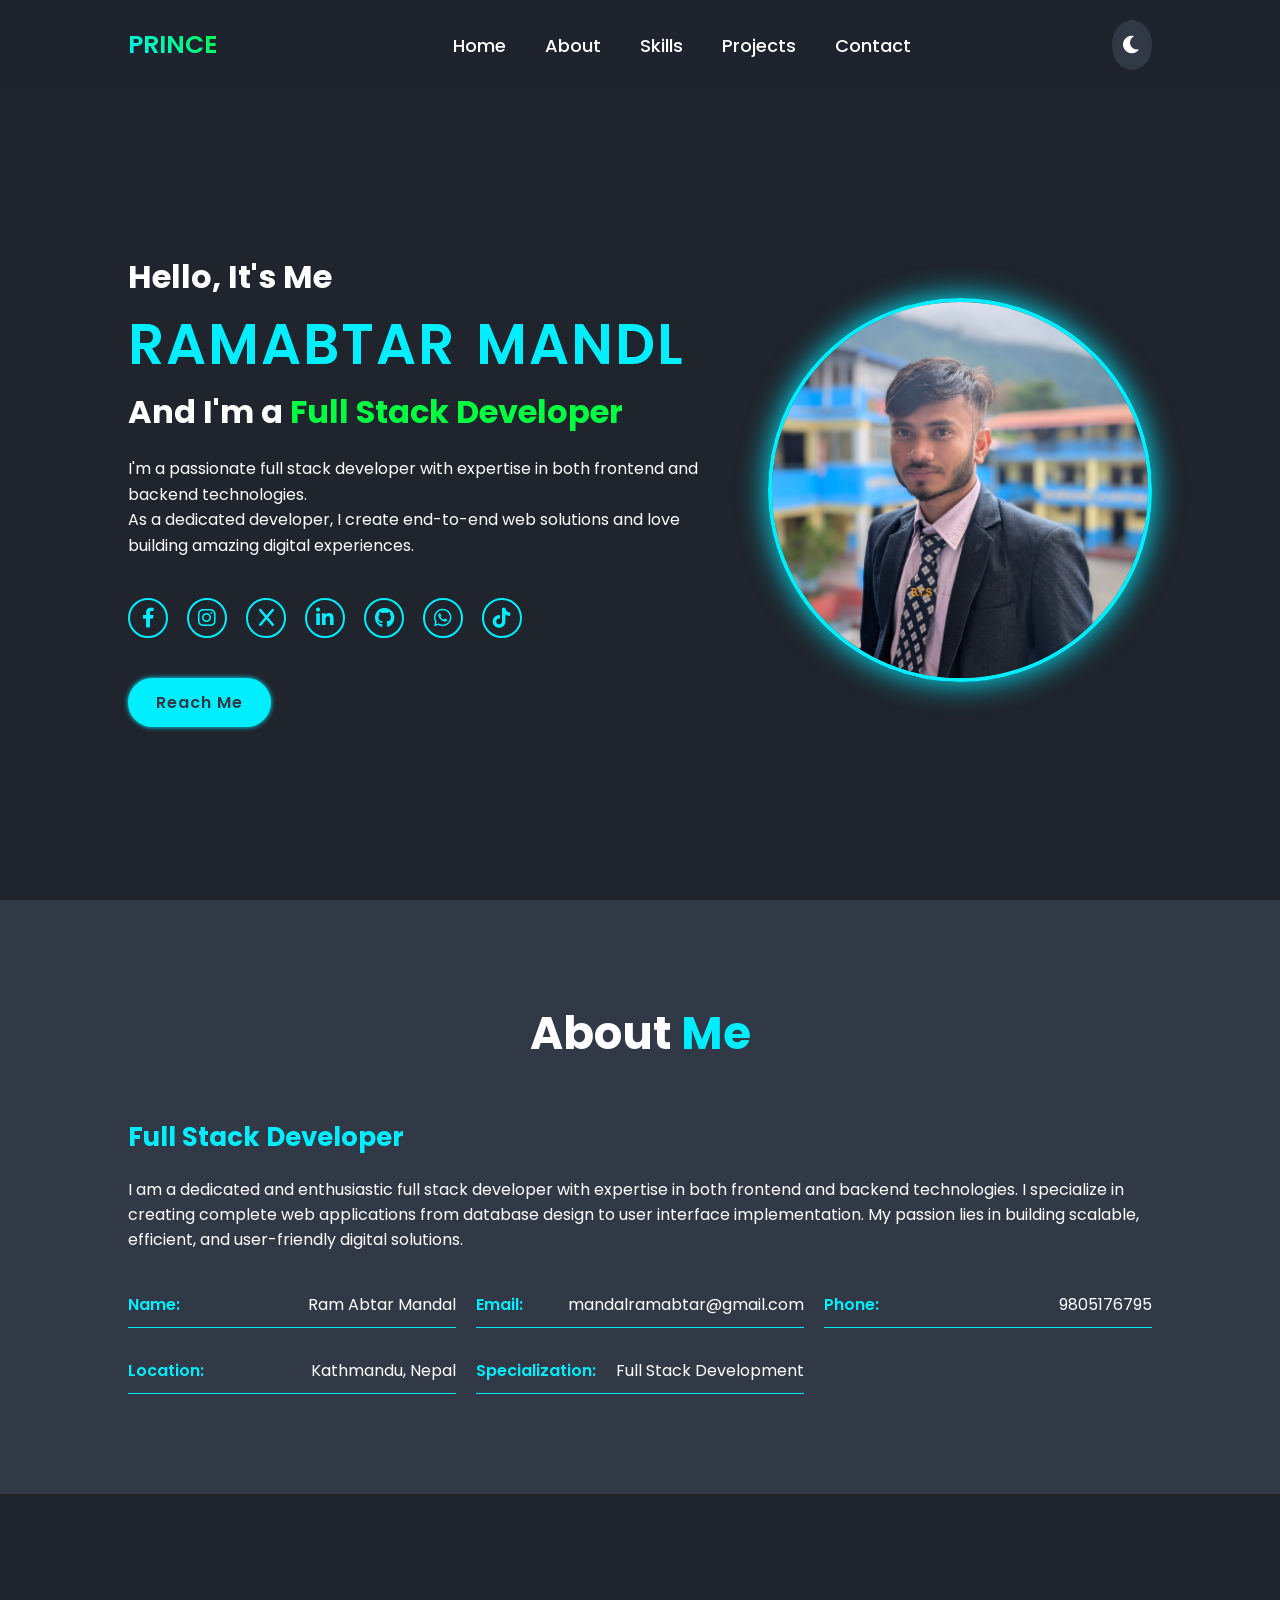
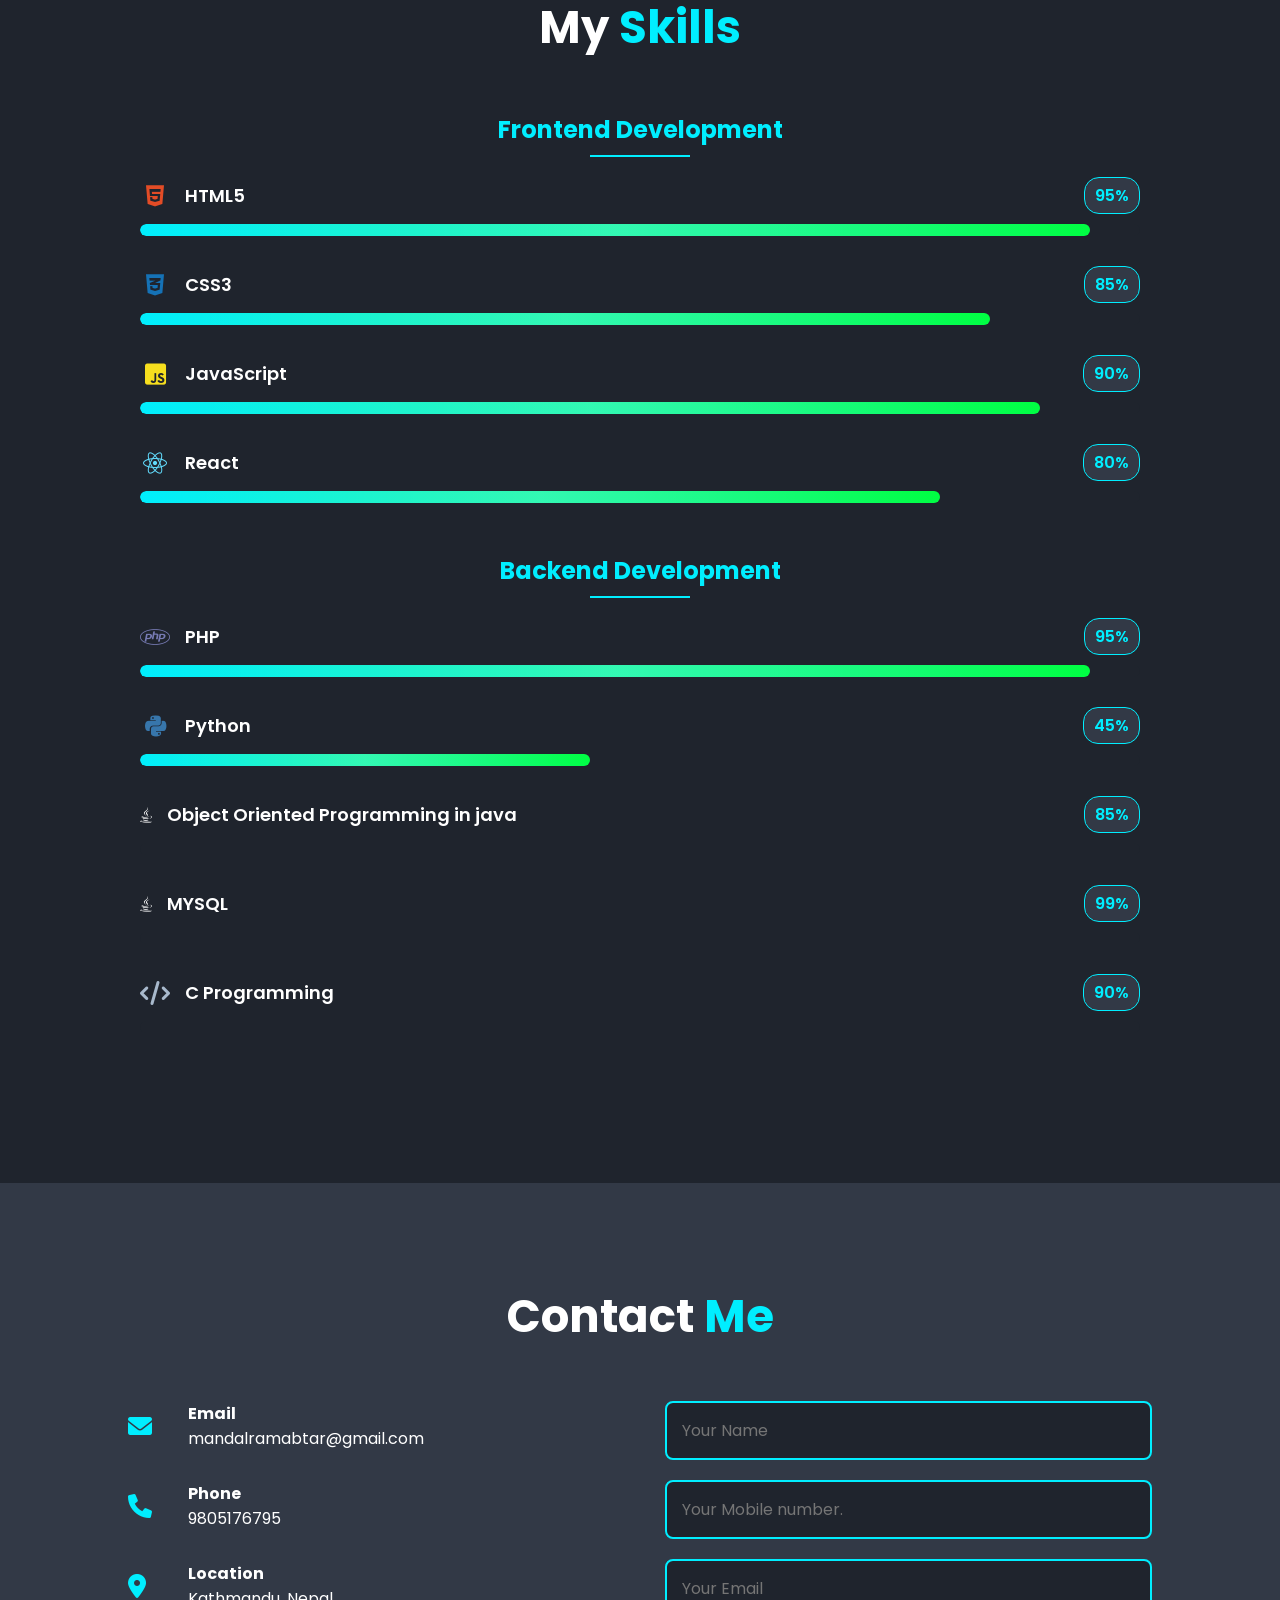
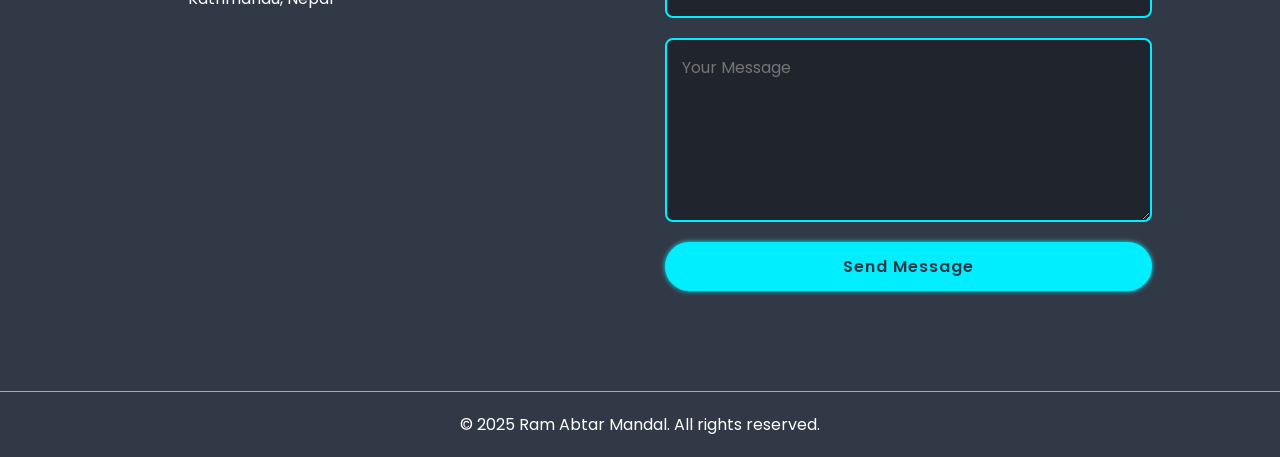
==== index.html @ c0b6b615 "Add initial project files including HTML, CSS, JS, PHP, and database configuration" ====
<!DOCTYPE html>
<html lang="en">
<head>
    <meta charset="UTF-8">
    <meta name="viewport" content="width=device-width, initial-scale=1.0">
    <title>PRINCE</title>
    <link rel="stylesheet" href="style.css">
    <link href="https://cdnjs.cloudflare.com/ajax/libs/font-awesome/6.0.0/css/all.min.css" rel="stylesheet">
    <link rel="preconnect" href="https://fonts.googleapis.com">
    <link rel="preconnect" href="https://fonts.gstatic.com" crossorigin>
    <link href="https://fonts.googleapis.com/css2?family=Poppins:wght@300;400;500;600;700;800&display=swap" rel="stylesheet">


</head>
<body>
    <head>
    <meta charset="UTF-8">
    <title>PRINCE</title>

    <!-- CSS CONNECT -->
    <link rel="stylesheet" href="style.css">
</head>

    <div class="mobile-menu-toggle" onclick="toggleMobileMenu()">
        <span></span>
        <span></span>
        <span></span>
    </div>

    <header class="header">
        <a href="#" class="logo">
            <span class="logo-text">PRINCE</span>
        </a>
        
        <nav class="navbar" id="navbar">
            <a href="#home" onclick="closeMobileMenu()">Home</a>
            <a href="#about" onclick="closeMobileMenu()">About</a>
            <a href="#skills" onclick="closeMobileMenu()">Skills</a>
            <a href="#projects" onclick="closeMobileMenu()">Projects</a>
            <a href="#contact" onclick="closeMobileMenu()">Contact</a>
        </nav>
        
        <div class="theme-toggle" onclick="toggleTheme()">
            <i class="fas fa-moon" id="theme-icon"></i>
        </div>
    </header>

    <section class="home" id="home">
        <div class="home-content">
            <h3>Hello, It's Me</h3>
            <h1 class="animated-name">
                <span class="letter">R</span>
                <span class="letter">A</span>
                <span class="letter">M</span>
                <span class="letter">A</span>
                <span class="letter">B</span>
                <span class="letter">T</span>
                <span class="letter">A</span>
                <span class="letter">R</span>
                <span class="space"></span>
                <span class="letter">M</span>
                <span class="letter">A</span>
                <span class="letter">N</span>
                <span class="letter">D</span>
                <span class="letter">L</span>
               
            </h1>
            <h3>And I'm a <span class="typing-text">Full Stack Developer</span></h3>
            <p>I'm a passionate full stack developer with expertise in both frontend and backend technologies. 
               <br>As a dedicated developer, I create end-to-end web solutions and love building amazing digital experiences.</p>
            
            <div class="home-sci">
                <a href="https://www.facebook.com/sadlyrkm.baishak" aria-label="Facebook"><i class="fab fa-facebook-f"></i></a>
                <a href="https://www.instagram.com/ramavtar7827/" aria-label = "instagram"><i class="fa-brands fa-instagram"></i></a>
                <a href="#" aria-label="X"><i class="fa-solid fa-x"></i></a>
                <a href="https://www.linkedin.com/in/ramabtar-mandal-87b1ab358/" aria-label="LinkedIn"><i class="fab fa-linkedin-in"></i></a>
                <a href="#" aria-label="GitHub"><i class="fab fa-github"></i></a>
                <a href="" aria-label="whatapp"><i class="fa-brands fa-whatsapp"></i></a>
                <a href="https://www.tiktok.com/@prince_mandal15?lang=en" aria-label="tiktok"><i class="fa-brands fa-tiktok"></i></a>

            </div>
            
            <a href="#contact" class="btn">Reach Me</a>
        </div>
        
        <div class="home-img">
            <div class="img-container">
                <div class="lighting-effect"></div>
                <img src="photo.jpg" alt="Ram Abtar Mandal - Full Stack Developer">
            </div>
        </div>
    </section>

    <section class="about" id="about">
        <div class="about-content">
            <h2 class="heading">About <span>Me</span></h2>
            <h3>Full Stack Developer</h3>
            <p>I am a dedicated and enthusiastic full stack developer with expertise in both frontend and backend technologies. 
               I specialize in creating complete web applications from database design to user interface implementation. 
               My passion lies in building scalable, efficient, and user-friendly digital solutions.</p>
            
            <div class="about-info">
                <div class="info-item">
                    <span class="info-label">Name:</span>
                    <span class="info-value">Ram Abtar Mandal</span>
                </div>
                <div class="info-item">
                    <span class="info-label">Email:</span>
                    <span class="info-value">mandalramabtar@gmail.com</span>
                </div>
                <div class="info-item">
                    <span class="info-label">Phone:</span>
                    <span class="info-value">9805176795</span>
                </div>
                <div class="info-item">
                    <span class="info-label">Location:</span>
                    <span class="info-value">Kathmandu, Nepal</span>
                </div>
                <div class="info-item">
                    <span class="info-label">Specialization:</span>
                    <span class="info-value">Full Stack Development</span>
                </div>
            </div>
        </div>
    </section>

    <section class="skills" id="skills">
        <h2 class="heading">My <span>Skills</span></h2>
        <div class="skills-container">
            <!-- Frontend Skills -->
            <div class="skill-category">
                <h3 class="category-title">Frontend Development</h3>
                <div class="skill-item">
                    <div class="skill-header">
                        <div class="skill-info">
                            <i class="fab fa-html5 skill-icon html-icon"></i>
                            <span class="skill-name">HTML5</span>
                        </div>
                        <span class="skill-percentage">95%</span>
                    </div>
                    <div class="skill-bar">
                        <div class="skill-progress" data-width="95%"></div>
                    </div>
                </div>
                
                <div class="skill-item">
                    <div class="skill-header">
                        <div class="skill-info">
                            <i class="fab fa-css3-alt skill-icon css-icon"></i>
                            <span class="skill-name">CSS3</span>
                        </div>
                        <span class="skill-percentage">85%</span>
                    </div>
                    <div class="skill-bar">
                        <div class="skill-progress" data-width="85%"></div>
                    </div>
                </div>
                
                <div class="skill-item">
                    <div class="skill-header">
                        <div class="skill-info">
                            <i class="fab fa-js-square skill-icon js-icon"></i>
                            <span class="skill-name">JavaScript</span>
                        </div>
                        <span class="skill-percentage">90%</span>
                    </div>
                    <div class="skill-bar">
                        <div class="skill-progress" data-width="90%"></div>
                    </div>
                </div>
                
                <div class="skill-item">
                    <div class="skill-header">
                        <div class="skill-info">
                            <i class="fab fa-react skill-icon react-icon"></i>
                            <span class="skill-name">React</span>
                        </div>
                        <span class="skill-percentage">80%</span>
                    </div>
                    <div class="skill-bar">
                        <div class="skill-progress" data-width="80%"></div>
                    </div>
                </div>
            </div>

            <!-- Backend Skills -->
            <div class="skill-category">
                <h3 class="category-title">Backend Development</h3>
                <div class="skill-item">
                    <div class="skill-header">
                        <div class="skill-info">
                            <i class="fab fa-php skill-icon php-icon"></i>
                            <span class="skill-name">PHP</span>
                        </div>
                        <span class="skill-percentage">95%</span>
                    </div>
                    <div class="skill-bar">
                        <div class="skill-progress" data-width="95%"></div>
                    </div>
                </div>
                
                <div class="skill-item">
                    <div class="skill-header">
                        <div class="skill-info">
                            <i class="fab fa-python skill-icon python-icon"></i>
                            <span class="skill-name">Python</span>
                        </div>
                        <span class="skill-percentage">45%</span>
                    </div>
                    <div class="skill-bar">
                        <div class="skill-progress" data-width="45%"></div>
                    </div>
                </div>
                
                   <div class="skill-item">
                    <div class="skill-header">
                        <div class="skill-info">
                            <i class="fa-brands fa-java"></i>
                            <span class="skill-name">Object Oriented Programming in java</span>
                        </div>
                        <span class="skill-percentage">85%</span>
                    </div>
                    <div class="skill-bar">
                        <div class="skill-progress" data-width="85%"></div>
                    </div>
                </div>

                   <div class="skill-item">
                    <div class="skill-header">
                        <div class="skill-info">
                            <i class="fa-brands fa-java"></i>
                            <span class="skill-name">MYSQL</span>
                        </div>
                        <span class="skill-percentage">99%</span>
                    </div>
                    <div class="skill-bar">
                        <div class="skill-progress" data-width="99%"></div>
                    </div>
                </div>
                
                <div class="skill-item">
                    <div class="skill-header">
                        <div class="skill-info">
                            <i class="fas fa-code skill-icon c-icon"></i>
                            <span class="skill-name">C Programming</span>
                        </div>
                        <span class="skill-percentage">90%</span>
                    </div>
                    <div class="skill-bar">
                        <div class="skill-progress" data-width="90%"></div>
                    </div>
                </div>
            </div>
        </div>
    </section>

    <section class="contact" id="contact">
        <h2 class="heading">Contact <span>Me</span></h2>
        <div class="contact-container">
            <div class="contact-info">
                <div class="contact-item">
                    <i class="fas fa-envelope"></i>
                    <div>
                        <h4>Email</h4>
                        <p>mandalramabtar@gmail.com</p>
                    </div>
                </div>
                <div class="contact-item">
                    <i class="fas fa-phone"></i>
                    <div>
                        <h4>Phone</h4>
                        <p>9805176795</p>
                    </div>
                </div>
                <div class="contact-item">
                    <i class="fas fa-map-marker-alt"></i>
                    <div>
                        <h4>Location</h4>
                        <p>Kathmandu, Nepal</p>
                    </div>
                </div>
            </div>
            
            <form class="contact-form">
                <input type="text" placeholder="Your Name" required>
                <input type="number" placeholder="Your Mobile number." required>
                <input type="email" placeholder="Your Email" required>
                <textarea placeholder="Your Message" rows="6" required></textarea>
                <button type="submit" onclick="sendMail()" class="btn">Send Message</button>
            </form>
        </div>
    </section>

    <footer class="footer">
        <div class="footer-content">
            <p>&copy; 2025 Ram Abtar Mandal. All rights reserved.</p>
        </div>
    </footer>

    <script src="script.js"></script>
</body>
</html>
---- style.css ----
:root {
  --bg-color: #1f242d;
  --second-bg-color: #323946;
  --text-color: #fff;
  --main-color: #0ef;
  --accent-color: #00ff41;
  --shadow-color: rgba(0, 0, 0, 0.2);
}

body.light-theme {
  --bg-color: #ffffff;
  --second-bg-color: #f8f9fa;
  --text-color: #333333;
  --main-color: #007bff;
  --accent-color: #28a745;
  --shadow-color: rgba(0, 0, 0, 0.1);
}

body.light-theme .header {
  background: rgba(255, 255, 255, 0.9) !important;
}

body.light-theme .navbar a {
  color: var(--text-color);
}

body.light-theme .logo-text {
  background: linear-gradient(45deg, var(--main-color), var(--accent-color));
  -webkit-background-clip: text;
  -webkit-text-fill-color: transparent;
  background-clip: text;
}

* {
  margin: 0;
  padding: 0;
  box-sizing: border-box;
  font-family: "Poppins", sans-serif;
}

html {
  scroll-behavior: smooth;
  font-size: 16px;
}

body {
  background: var(--bg-color);
  color: var(--text-color);
  transition: all 0.3s ease;
  overflow-x: hidden;
}

/* Mobile Menu Toggle */
.mobile-menu-toggle {
  display: none;
  flex-direction: column;
  cursor: pointer;
  position: fixed;
  top: 20px;
  right: 20px;
  z-index: 1001;
  background: var(--second-bg-color);
  padding: 10px;
  border-radius: 5px;
}

.mobile-menu-toggle span {
  width: 25px;
  height: 3px;
  background: var(--text-color);
  margin: 3px 0;
  transition: 0.3s;
}

.mobile-menu-toggle.active span:nth-child(1) {
  transform: rotate(-45deg) translate(-5px, 6px);
}

.mobile-menu-toggle.active span:nth-child(2) {
  opacity: 0;
}

.mobile-menu-toggle.active span:nth-child(3) {
  transform: rotate(45deg) translate(-5px, -6px);
}

.header {
  position: fixed;
  top: 0;
  left: 0;
  width: 100%;
  padding: 20px 10%;
  background: rgba(31, 36, 45, 0.8);
  backdrop-filter: blur(10px);
  display: flex;
  justify-content: space-between;
  align-items: center;
  z-index: 100;
  transition: all 0.3s ease;
}

.logo {
  font-size: 25px;
  color: var(--text-color);
  text-decoration: none;
  font-weight: 600;
}

.logo-text {
  background: linear-gradient(45deg, var(--main-color), var(--accent-color));
  -webkit-background-clip: text;
  -webkit-text-fill-color: transparent;
  background-clip: text;
  animation: glow 2s ease-in-out infinite alternate;
}

@keyframes glow {
  from {
    text-shadow: 0 0 5px var(--main-color), 0 0 10px var(--main-color);
  }
  to {
    text-shadow: 0 0 10px var(--main-color), 0 0 20px var(--main-color);
  }
}

.navbar a {
  font-size: 18px;
  color: var(--text-color);
  text-decoration: none;
  font-weight: 500;
  margin-left: 35px;
  transition: 0.3s;
  position: relative;
}

.navbar a:hover {
  color: var(--main-color);
}

.navbar a::before {
  content: "";
  position: absolute;
  width: 0;
  height: 2px;
  bottom: -6px;
  left: 0;
  background-color: var(--main-color);
  transition: 0.3s;
}

.navbar a:hover::before {
  width: 100%;
}

.theme-toggle {
  cursor: pointer;
  font-size: 20px;
  color: var(--text-color);
  transition: 0.3s;
  padding: 10px;
  border-radius: 50%;
  background: var(--second-bg-color);
}

.theme-toggle:hover {
  color: var(--main-color);
  transform: rotate(180deg);
}

.home {
  display: flex;
  justify-content: space-between;
  align-items: center;
  min-height: 100vh;
  padding: 80px 10% 0;
  background: var(--bg-color);
}

.home-content {
  max-width: 600px;
  flex: 1;
}

.home-content h3 {
  font-size: clamp(24px, 4vw, 32px);
  font-weight: 700;
  margin-bottom: 10px;
}

.animated-name {
  font-size: clamp(32px, 6vw, 56px);
  font-weight: 600;
  margin: 10px 0;
  display: flex;
  flex-wrap: wrap;
  line-height: 1.2;
}

.letter {
  display: inline-block;
  animation: bounce 2s infinite;
  color: var(--main-color);
  margin-right: 2px;
}

.letter:nth-child(odd) {
  animation-delay: 0.1s;
}

.letter:nth-child(even) {
  animation-delay: 0.2s;
}

.space {
  width: clamp(10px, 2vw, 20px);
}

@keyframes bounce {
  0%,
  20%,
  50%,
  80%,
  100% {
    transform: translateY(0);
  }
  40% {
    transform: translateY(-10px);
  }
  60% {
    transform: translateY(-5px);
  }
}

.typing-text {
  color: var(--accent-color);
  animation: typing 3s infinite;
}

@keyframes typing {
  0%,
  50% {
    opacity: 1;
  }
  25%,
  75% {
    opacity: 0.5;
  }
}

.home-content p {
  font-size: clamp(14px, 2vw, 16px);
  margin: 20px 0 40px;
  line-height: 1.6;
}

.home-sci {
  margin: 30px 0 40px;
}

.home-sci a {
  display: inline-flex;
  justify-content: center;
  align-items: center;
  width: 40px;
  height: 40px;
  background: transparent;
  border: 2px solid var(--main-color);
  border-radius: 50%;
  font-size: 20px;
  color: var(--main-color);
  text-decoration: none;
  margin: 0 15px 0 0;
  transition: 0.5s ease;
}

.home-sci a:hover {
  background: var(--main-color);
  color: var(--second-bg-color);
  transform: scale(1.3) translateY(-5px);
}

.btn {
  display: inline-block;
  padding: 12px 28px;
  background: var(--main-color);
  border-radius: 40px;
  font-size: 16px;
  color: var(--second-bg-color);
  letter-spacing: 1px;
  text-decoration: none;
  font-weight: 600;
  transition: 0.5s ease;
  box-shadow: 0 0 5px var(--main-color);
  border: none;
  cursor: pointer;
}

.btn:hover {
  box-shadow: 0 0 25px var(--main-color);
  transform: translateY(-3px);
}

.home-img {
  width: clamp(250px, 30vw, 400px);
  height: clamp(250px, 30vw, 400px);
  position: relative;
  flex-shrink: 0;
}

.img-container {
  position: relative;
  width: 100%;
  height: 100%;
  border-radius: 50%;
  overflow: hidden;
  border: 4px solid var(--main-color);
  box-shadow: 0 0 30px var(--main-color);
  animation: float 6s ease-in-out infinite;
}

@keyframes float {
  0%,
  100% {
    transform: translateY(0px);
  }
  50% {
    transform: translateY(-20px);
  }
}

.img-container img {
  width: 100%;
  height: 100%;
  object-fit: cover;
  transition: 0.5s ease;
}

.lighting-effect {
  position: absolute;
  top: -50%;
  left: -50%;
  width: 200%;
  height: 200%;
  background: conic-gradient(from 0deg, transparent, var(--main-color), transparent, var(--accent-color), transparent);
  animation: rotate 4s linear infinite;
  z-index: -1;
}

@keyframes rotate {
  0% {
    transform: rotate(0deg);
  }
  100% {
    transform: rotate(360deg);
  }
}

.about,
.skills,
.contact {
  padding: 100px 10%;
  background: var(--second-bg-color);
}

.about:nth-child(even),
.skills:nth-child(even),
.contact:nth-child(even) {
  background: var(--bg-color);
}

.heading {
  text-align: center;
  font-size: clamp(32px, 5vw, 45px);
  margin-bottom: 50px;
}

.heading span {
  color: var(--main-color);
}

.about-content h3 {
  font-size: clamp(20px, 3vw, 26px);
  margin-bottom: 20px;
  color: var(--main-color);
}

.about-info {
  display: grid;
  grid-template-columns: repeat(auto-fit, minmax(250px, 1fr));
  gap: 20px;
  margin-top: 30px;
}

.info-item {
  display: flex;
  justify-content: space-between;
  padding: 10px 0;
  border-bottom: 1px solid var(--main-color);
}

.info-label {
  font-weight: 600;
  color: var(--main-color);
}

.skills-container {
  max-width: 1000px;
  margin: 0 auto;
}

.skill-category {
  margin-bottom: 50px;
}

.category-title {
  font-size: 24px;
  color: var(--main-color);
  margin-bottom: 30px;
  text-align: center;
  position: relative;
}

.category-title::after {
  content: "";
  position: absolute;
  bottom: -10px;
  left: 50%;
  transform: translateX(-50%);
  width: 100px;
  height: 2px;
  background: var(--main-color);
}

.skill-item {
  margin-bottom: 30px;
}

.skill-header {
  display: flex;
  justify-content: space-between;
  align-items: center;
  margin-bottom: 10px;
}

.skill-info {
  display: flex;
  align-items: center;
  gap: 15px;
}

.skill-icon {
  font-size: 24px;
  width: 30px;
  text-align: center;
}

.html-icon {
  color: #e34c26;
}
.css-icon {
  color: #1572b6;
}
.js-icon {
  color: #f7df1e;
}
.react-icon {
  color: #61dafb;
}
.php-icon {
  color: #777bb4;
}
.python-icon {
  color: #3776ab;
}
.c-icon {
  color: #a8b9cc;
}

.skill-name {
  font-size: 18px;
  font-weight: 600;
  color: var(--text-color);
}

.skill-percentage {
  font-size: 16px;
  font-weight: 600;
  color: var(--main-color);
  background: var(--second-bg-color);
  padding: 5px 10px;
  border-radius: 15px;
  border: 1px solid var(--main-color);
}

.skill-bar {
  width: 100%;
  height: 12px;
  background: var(--bg-color);
  border-radius: 6px;
  overflow: hidden;
  position: relative;
}

.skill-progress {
  height: 100%;
  background: linear-gradient(45deg, var(--main-color), var(--accent-color));
  border-radius: 6px;
  width: 0;
  transition: width 2s ease;
  position: relative;
}

.skill-progress::after {
  content: "";
  position: absolute;
  top: 0;
  left: 0;
  right: 0;
  bottom: 0;
  background: linear-gradient(90deg, transparent, rgba(255, 255, 255, 0.2), transparent);
  animation: shimmer 2s infinite;
}

@keyframes shimmer {
  0% {
    transform: translateX(-100%);
  }
  100% {
    transform: translateX(100%);
  }
}

.contact-container {
  display: grid;
  grid-template-columns: 1fr 1fr;
  gap: 50px;
  align-items: start;
}

.contact-item {
  display: flex;
  align-items: center;
  margin-bottom: 30px;
}

.contact-item i {
  font-size: 24px;
  color: var(--main-color);
  margin-right: 20px;
  width: 40px;
}

.contact-form {
  display: flex;
  flex-direction: column;
  gap: 20px;
}

.contact-form input,
.contact-form textarea {
  padding: 15px;
  background: var(--bg-color);
  border: 2px solid var(--main-color);
  border-radius: 8px;
  color: var(--text-color);
  font-size: 16px;
  transition: 0.3s ease;
}

.contact-form input:focus,
.contact-form textarea:focus {
  outline: none;
  box-shadow: 0 0 10px var(--main-color);
}

.footer {
  background: var(--second-bg-color);
  padding: 20px 0;
  text-align: center;
  border-top: 1px solid var(--main-color);
}

/* Mobile Responsive Design */
@media (max-width: 768px) {
  .mobile-menu-toggle {
    display: flex;
  }

  .header {
    padding: 15px 5%;
  }

  .navbar {
    position: fixed;
    top: 0;
    right: -100%;
    width: 100%;
    height: 100vh;
    background: var(--bg-color);
    display: flex;
    flex-direction: column;
    justify-content: center;
    align-items: center;
    transition: 0.3s ease;
    z-index: 1000;
  }

  .navbar.active {
    right: 0;
  }

  .navbar a {
    display: block;
    font-size: 24px;
    margin: 20px 0;
    color: var(--text-color);
  }

  .theme-toggle {
    position: fixed;
    top: 20px;
    left: 20px;
    z-index: 1001;
  }

  .home {
    flex-direction: column;
    padding: 100px 5% 50px;
    text-align: center;
    min-height: auto;
  }

  .home-content {
    max-width: 100%;
    margin-bottom: 40px;
  }

  .animated-name {
    justify-content: center;
    font-size: clamp(28px, 8vw, 40px);
  }

  .home-img {
    width: clamp(200px, 50vw, 300px);
    height: clamp(200px, 50vw, 300px);
  }

  .about,
  .skills,
  .contact {
    padding: 50px 5%;
  }

  .contact-container {
    grid-template-columns: 1fr;
    gap: 30px;
  }

  .skills-container {
    padding: 0 10px;
  }

  .skill-header {
    flex-wrap: wrap;
    gap: 10px;
  }

  .skill-info {
    flex: 1;
    min-width: 200px;
  }

  .skill-percentage {
    font-size: 14px;
    padding: 3px 8px;
  }
}

@media (max-width: 480px) {
  .home {
    padding: 80px 3% 30px;
  }

  .animated-name {
    font-size: clamp(24px, 7vw, 32px);
  }

  .home-content h3 {
    font-size: clamp(18px, 5vw, 24px);
  }

  .home-content p {
    font-size: 14px;
  }

  .home-img {
    width: clamp(180px, 45vw, 250px);
    height: clamp(180px, 45vw, 250px);
  }

  .about,
  .skills,
  .contact {
    padding: 40px 3%;
  }

  .heading {
    font-size: clamp(24px, 6vw, 32px);
  }

  .skill-info {
    gap: 10px;
  }

  .skill-icon {
    font-size: 20px;
    width: 25px;
  }

  .skill-name {
    font-size: 16px;
  }
}

/* Landscape orientation for mobile */
@media (max-height: 500px) and (orientation: landscape) {
  .home {
    flex-direction: row;
    padding: 20px 5%;
    min-height: 100vh;
  }

  .home-content {
    margin-bottom: 0;
    text-align: left;
  }

  .animated-name {
    justify-content: flex-start;
    font-size: clamp(20px, 4vw, 32px);
  }
}
---- style.css ----
:root {
  --bg-color: #1f242d;
  --second-bg-color: #323946;
  --text-color: #fff;
  --main-color: #0ef;
  --accent-color: #00ff41;
  --shadow-color: rgba(0, 0, 0, 0.2);
}

body.light-theme {
  --bg-color: #ffffff;
  --second-bg-color: #f8f9fa;
  --text-color: #333333;
  --main-color: #007bff;
  --accent-color: #28a745;
  --shadow-color: rgba(0, 0, 0, 0.1);
}

body.light-theme .header {
  background: rgba(255, 255, 255, 0.9) !important;
}

body.light-theme .navbar a {
  color: var(--text-color);
}

body.light-theme .logo-text {
  background: linear-gradient(45deg, var(--main-color), var(--accent-color));
  -webkit-background-clip: text;
  -webkit-text-fill-color: transparent;
  background-clip: text;
}

* {
  margin: 0;
  padding: 0;
  box-sizing: border-box;
  font-family: "Poppins", sans-serif;
}

html {
  scroll-behavior: smooth;
  font-size: 16px;
}

body {
  background: var(--bg-color);
  color: var(--text-color);
  transition: all 0.3s ease;
  overflow-x: hidden;
}

/* Mobile Menu Toggle */
.mobile-menu-toggle {
  display: none;
  flex-direction: column;
  cursor: pointer;
  position: fixed;
  top: 20px;
  right: 20px;
  z-index: 1001;
  background: var(--second-bg-color);
  padding: 10px;
  border-radius: 5px;
}

.mobile-menu-toggle span {
  width: 25px;
  height: 3px;
  background: var(--text-color);
  margin: 3px 0;
  transition: 0.3s;
}

.mobile-menu-toggle.active span:nth-child(1) {
  transform: rotate(-45deg) translate(-5px, 6px);
}

.mobile-menu-toggle.active span:nth-child(2) {
  opacity: 0;
}

.mobile-menu-toggle.active span:nth-child(3) {
  transform: rotate(45deg) translate(-5px, -6px);
}

.header {
  position: fixed;
  top: 0;
  left: 0;
  width: 100%;
  padding: 20px 10%;
  background: rgba(31, 36, 45, 0.8);
  backdrop-filter: blur(10px);
  display: flex;
  justify-content: space-between;
  align-items: center;
  z-index: 100;
  transition: all 0.3s ease;
}

.logo {
  font-size: 25px;
  color: var(--text-color);
  text-decoration: none;
  font-weight: 600;
}

.logo-text {
  background: linear-gradient(45deg, var(--main-color), var(--accent-color));
  -webkit-background-clip: text;
  -webkit-text-fill-color: transparent;
  background-clip: text;
  animation: glow 2s ease-in-out infinite alternate;
}

@keyframes glow {
  from {
    text-shadow: 0 0 5px var(--main-color), 0 0 10px var(--main-color);
  }
  to {
    text-shadow: 0 0 10px var(--main-color), 0 0 20px var(--main-color);
  }
}

.navbar a {
  font-size: 18px;
  color: var(--text-color);
  text-decoration: none;
  font-weight: 500;
  margin-left: 35px;
  transition: 0.3s;
  position: relative;
}

.navbar a:hover {
  color: var(--main-color);
}

.navbar a::before {
  content: "";
  position: absolute;
  width: 0;
  height: 2px;
  bottom: -6px;
  left: 0;
  background-color: var(--main-color);
  transition: 0.3s;
}

.navbar a:hover::before {
  width: 100%;
}

.theme-toggle {
  cursor: pointer;
  font-size: 20px;
  color: var(--text-color);
  transition: 0.3s;
  padding: 10px;
  border-radius: 50%;
  background: var(--second-bg-color);
}

.theme-toggle:hover {
  color: var(--main-color);
  transform: rotate(180deg);
}

.home {
  display: flex;
  justify-content: space-between;
  align-items: center;
  min-height: 100vh;
  padding: 80px 10% 0;
  background: var(--bg-color);
}

.home-content {
  max-width: 600px;
  flex: 1;
}

.home-content h3 {
  font-size: clamp(24px, 4vw, 32px);
  font-weight: 700;
  margin-bottom: 10px;
}

.animated-name {
  font-size: clamp(32px, 6vw, 56px);
  font-weight: 600;
  margin: 10px 0;
  display: flex;
  flex-wrap: wrap;
  line-height: 1.2;
}

.letter {
  display: inline-block;
  animation: bounce 2s infinite;
  color: var(--main-color);
  margin-right: 2px;
}

.letter:nth-child(odd) {
  animation-delay: 0.1s;
}

.letter:nth-child(even) {
  animation-delay: 0.2s;
}

.space {
  width: clamp(10px, 2vw, 20px);
}

@keyframes bounce {
  0%,
  20%,
  50%,
  80%,
  100% {
    transform: translateY(0);
  }
  40% {
    transform: translateY(-10px);
  }
  60% {
    transform: translateY(-5px);
  }
}

.typing-text {
  color: var(--accent-color);
  animation: typing 3s infinite;
}

@keyframes typing {
  0%,
  50% {
    opacity: 1;
  }
  25%,
  75% {
    opacity: 0.5;
  }
}

.home-content p {
  font-size: clamp(14px, 2vw, 16px);
  margin: 20px 0 40px;
  line-height: 1.6;
}

.home-sci {
  margin: 30px 0 40px;
}

.home-sci a {
  display: inline-flex;
  justify-content: center;
  align-items: center;
  width: 40px;
  height: 40px;
  background: transparent;
  border: 2px solid var(--main-color);
  border-radius: 50%;
  font-size: 20px;
  color: var(--main-color);
  text-decoration: none;
  margin: 0 15px 0 0;
  transition: 0.5s ease;
}

.home-sci a:hover {
  background: var(--main-color);
  color: var(--second-bg-color);
  transform: scale(1.3) translateY(-5px);
}

.btn {
  display: inline-block;
  padding: 12px 28px;
  background: var(--main-color);
  border-radius: 40px;
  font-size: 16px;
  color: var(--second-bg-color);
  letter-spacing: 1px;
  text-decoration: none;
  font-weight: 600;
  transition: 0.5s ease;
  box-shadow: 0 0 5px var(--main-color);
  border: none;
  cursor: pointer;
}

.btn:hover {
  box-shadow: 0 0 25px var(--main-color);
  transform: translateY(-3px);
}

.home-img {
  width: clamp(250px, 30vw, 400px);
  height: clamp(250px, 30vw, 400px);
  position: relative;
  flex-shrink: 0;
}

.img-container {
  position: relative;
  width: 100%;
  height: 100%;
  border-radius: 50%;
  overflow: hidden;
  border: 4px solid var(--main-color);
  box-shadow: 0 0 30px var(--main-color);
  animation: float 6s ease-in-out infinite;
}

@keyframes float {
  0%,
  100% {
    transform: translateY(0px);
  }
  50% {
    transform: translateY(-20px);
  }
}

.img-container img {
  width: 100%;
  height: 100%;
  object-fit: cover;
  transition: 0.5s ease;
}

.lighting-effect {
  position: absolute;
  top: -50%;
  left: -50%;
  width: 200%;
  height: 200%;
  background: conic-gradient(from 0deg, transparent, var(--main-color), transparent, var(--accent-color), transparent);
  animation: rotate 4s linear infinite;
  z-index: -1;
}

@keyframes rotate {
  0% {
    transform: rotate(0deg);
  }
  100% {
    transform: rotate(360deg);
  }
}

.about,
.skills,
.contact {
  padding: 100px 10%;
  background: var(--second-bg-color);
}

.about:nth-child(even),
.skills:nth-child(even),
.contact:nth-child(even) {
  background: var(--bg-color);
}

.heading {
  text-align: center;
  font-size: clamp(32px, 5vw, 45px);
  margin-bottom: 50px;
}

.heading span {
  color: var(--main-color);
}

.about-content h3 {
  font-size: clamp(20px, 3vw, 26px);
  margin-bottom: 20px;
  color: var(--main-color);
}

.about-info {
  display: grid;
  grid-template-columns: repeat(auto-fit, minmax(250px, 1fr));
  gap: 20px;
  margin-top: 30px;
}

.info-item {
  display: flex;
  justify-content: space-between;
  padding: 10px 0;
  border-bottom: 1px solid var(--main-color);
}

.info-label {
  font-weight: 600;
  color: var(--main-color);
}

.skills-container {
  max-width: 1000px;
  margin: 0 auto;
}

.skill-category {
  margin-bottom: 50px;
}

.category-title {
  font-size: 24px;
  color: var(--main-color);
  margin-bottom: 30px;
  text-align: center;
  position: relative;
}

.category-title::after {
  content: "";
  position: absolute;
  bottom: -10px;
  left: 50%;
  transform: translateX(-50%);
  width: 100px;
  height: 2px;
  background: var(--main-color);
}

.skill-item {
  margin-bottom: 30px;
}

.skill-header {
  display: flex;
  justify-content: space-between;
  align-items: center;
  margin-bottom: 10px;
}

.skill-info {
  display: flex;
  align-items: center;
  gap: 15px;
}

.skill-icon {
  font-size: 24px;
  width: 30px;
  text-align: center;
}

.html-icon {
  color: #e34c26;
}
.css-icon {
  color: #1572b6;
}
.js-icon {
  color: #f7df1e;
}
.react-icon {
  color: #61dafb;
}
.php-icon {
  color: #777bb4;
}
.python-icon {
  color: #3776ab;
}
.c-icon {
  color: #a8b9cc;
}

.skill-name {
  font-size: 18px;
  font-weight: 600;
  color: var(--text-color);
}

.skill-percentage {
  font-size: 16px;
  font-weight: 600;
  color: var(--main-color);
  background: var(--second-bg-color);
  padding: 5px 10px;
  border-radius: 15px;
  border: 1px solid var(--main-color);
}

.skill-bar {
  width: 100%;
  height: 12px;
  background: var(--bg-color);
  border-radius: 6px;
  overflow: hidden;
  position: relative;
}

.skill-progress {
  height: 100%;
  background: linear-gradient(45deg, var(--main-color), var(--accent-color));
  border-radius: 6px;
  width: 0;
  transition: width 2s ease;
  position: relative;
}

.skill-progress::after {
  content: "";
  position: absolute;
  top: 0;
  left: 0;
  right: 0;
  bottom: 0;
  background: linear-gradient(90deg, transparent, rgba(255, 255, 255, 0.2), transparent);
  animation: shimmer 2s infinite;
}

@keyframes shimmer {
  0% {
    transform: translateX(-100%);
  }
  100% {
    transform: translateX(100%);
  }
}

.contact-container {
  display: grid;
  grid-template-columns: 1fr 1fr;
  gap: 50px;
  align-items: start;
}

.contact-item {
  display: flex;
  align-items: center;
  margin-bottom: 30px;
}

.contact-item i {
  font-size: 24px;
  color: var(--main-color);
  margin-right: 20px;
  width: 40px;
}

.contact-form {
  display: flex;
  flex-direction: column;
  gap: 20px;
}

.contact-form input,
.contact-form textarea {
  padding: 15px;
  background: var(--bg-color);
  border: 2px solid var(--main-color);
  border-radius: 8px;
  color: var(--text-color);
  font-size: 16px;
  transition: 0.3s ease;
}

.contact-form input:focus,
.contact-form textarea:focus {
  outline: none;
  box-shadow: 0 0 10px var(--main-color);
}

.footer {
  background: var(--second-bg-color);
  padding: 20px 0;
  text-align: center;
  border-top: 1px solid var(--main-color);
}

/* Mobile Responsive Design */
@media (max-width: 768px) {
  .mobile-menu-toggle {
    display: flex;
  }

  .header {
    padding: 15px 5%;
  }

  .navbar {
    position: fixed;
    top: 0;
    right: -100%;
    width: 100%;
    height: 100vh;
    background: var(--bg-color);
    display: flex;
    flex-direction: column;
    justify-content: center;
    align-items: center;
    transition: 0.3s ease;
    z-index: 1000;
  }

  .navbar.active {
    right: 0;
  }

  .navbar a {
    display: block;
    font-size: 24px;
    margin: 20px 0;
    color: var(--text-color);
  }

  .theme-toggle {
    position: fixed;
    top: 20px;
    left: 20px;
    z-index: 1001;
  }

  .home {
    flex-direction: column;
    padding: 100px 5% 50px;
    text-align: center;
    min-height: auto;
  }

  .home-content {
    max-width: 100%;
    margin-bottom: 40px;
  }

  .animated-name {
    justify-content: center;
    font-size: clamp(28px, 8vw, 40px);
  }

  .home-img {
    width: clamp(200px, 50vw, 300px);
    height: clamp(200px, 50vw, 300px);
  }

  .about,
  .skills,
  .contact {
    padding: 50px 5%;
  }

  .contact-container {
    grid-template-columns: 1fr;
    gap: 30px;
  }

  .skills-container {
    padding: 0 10px;
  }

  .skill-header {
    flex-wrap: wrap;
    gap: 10px;
  }

  .skill-info {
    flex: 1;
    min-width: 200px;
  }

  .skill-percentage {
    font-size: 14px;
    padding: 3px 8px;
  }
}

@media (max-width: 480px) {
  .home {
    padding: 80px 3% 30px;
  }

  .animated-name {
    font-size: clamp(24px, 7vw, 32px);
  }

  .home-content h3 {
    font-size: clamp(18px, 5vw, 24px);
  }

  .home-content p {
    font-size: 14px;
  }

  .home-img {
    width: clamp(180px, 45vw, 250px);
    height: clamp(180px, 45vw, 250px);
  }

  .about,
  .skills,
  .contact {
    padding: 40px 3%;
  }

  .heading {
    font-size: clamp(24px, 6vw, 32px);
  }

  .skill-info {
    gap: 10px;
  }

  .skill-icon {
    font-size: 20px;
    width: 25px;
  }

  .skill-name {
    font-size: 16px;
  }
}

/* Landscape orientation for mobile */
@media (max-height: 500px) and (orientation: landscape) {
  .home {
    flex-direction: row;
    padding: 20px 5%;
    min-height: 100vh;
  }

  .home-content {
    margin-bottom: 0;
    text-align: left;
  }

  .animated-name {
    justify-content: flex-start;
    font-size: clamp(20px, 4vw, 32px);
  }
}
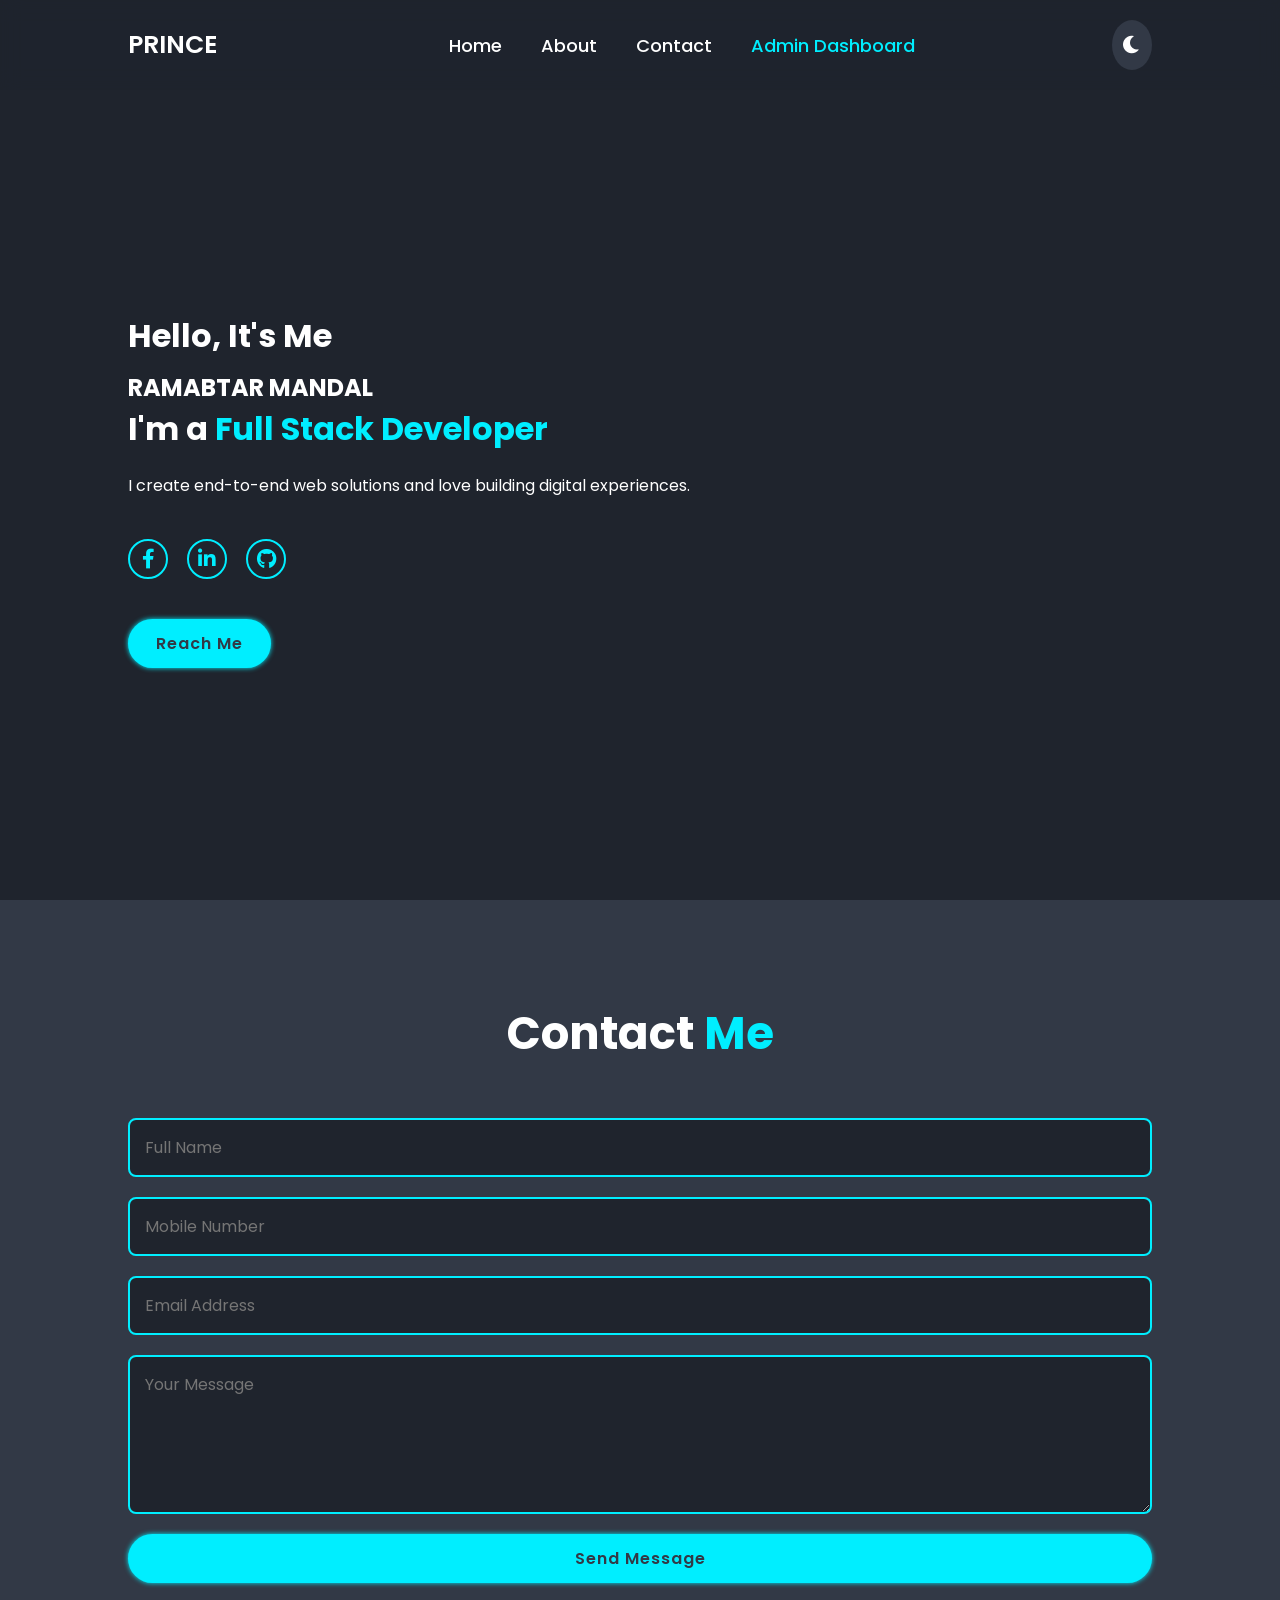
==== commit 8d7ccf07: "update code" ====
--- a/index.html
+++ b/index.html
@@ -3,43 +3,20 @@
 <head>
     <meta charset="UTF-8">
     <meta name="viewport" content="width=device-width, initial-scale=1.0">
-    <title>PRINCE</title>
+    <title>PRINCE | Portfolio</title>
     <link rel="stylesheet" href="style.css">
     <link href="https://cdnjs.cloudflare.com/ajax/libs/font-awesome/6.0.0/css/all.min.css" rel="stylesheet">
-    <link rel="preconnect" href="https://fonts.googleapis.com">
-    <link rel="preconnect" href="https://fonts.gstatic.com" crossorigin>
     <link href="https://fonts.googleapis.com/css2?family=Poppins:wght@300;400;500;600;700;800&display=swap" rel="stylesheet">
-
-
 </head>
 <body>
-    <head>
-    <meta charset="UTF-8">
-    <title>PRINCE</title>
-
-    <!-- CSS CONNECT -->
-    <link rel="stylesheet" href="style.css">
-</head>
-
-    <div class="mobile-menu-toggle" onclick="toggleMobileMenu()">
-        <span></span>
-        <span></span>
-        <span></span>
-    </div>
-
     <header class="header">
-        <a href="#" class="logo">
-            <span class="logo-text">PRINCE</span>
-        </a>
-        
+        <a href="#" class="logo">PRINCE</a>
         <nav class="navbar" id="navbar">
-            <a href="#home" onclick="closeMobileMenu()">Home</a>
-            <a href="#about" onclick="closeMobileMenu()">About</a>
-            <a href="#skills" onclick="closeMobileMenu()">Skills</a>
-            <a href="#projects" onclick="closeMobileMenu()">Projects</a>
-            <a href="#contact" onclick="closeMobileMenu()">Contact</a>
+            <a href="#home">Home</a>
+            <a href="#about">About</a>
+            <a href="#contact">Contact</a>
+            <a href="dashboard.php" style="color: var(--main-color)">Admin Dashboard</a>
         </nav>
-        
         <div class="theme-toggle" onclick="toggleTheme()">
             <i class="fas fa-moon" id="theme-icon"></i>
         </div>
@@ -48,255 +25,30 @@
     <section class="home" id="home">
         <div class="home-content">
             <h3>Hello, It's Me</h3>
-            <h1 class="animated-name">
-                <span class="letter">R</span>
-                <span class="letter">A</span>
-                <span class="letter">M</span>
-                <span class="letter">A</span>
-                <span class="letter">B</span>
-                <span class="letter">T</span>
-                <span class="letter">A</span>
-                <span class="letter">R</span>
-                <span class="space"></span>
-                <span class="letter">M</span>
-                <span class="letter">A</span>
-                <span class="letter">N</span>
-                <span class="letter">D</span>
-                <span class="letter">L</span>
-               
-            </h1>
-            <h3>And I'm a <span class="typing-text">Full Stack Developer</span></h3>
-            <p>I'm a passionate full stack developer with expertise in both frontend and backend technologies. 
-               <br>As a dedicated developer, I create end-to-end web solutions and love building amazing digital experiences.</p>
-            
+            <h1>RAMABTAR MANDAL</h1>
+            <h3>I'm a <span style="color: var(--main-color)">Full Stack Developer</span></h3>
+            <p>I create end-to-end web solutions and love building digital experiences.</p>
             <div class="home-sci">
-                <a href="https://www.facebook.com/sadlyrkm.baishak" aria-label="Facebook"><i class="fab fa-facebook-f"></i></a>
-                <a href="https://www.instagram.com/ramavtar7827/" aria-label = "instagram"><i class="fa-brands fa-instagram"></i></a>
-                <a href="#" aria-label="X"><i class="fa-solid fa-x"></i></a>
-                <a href="https://www.linkedin.com/in/ramabtar-mandal-87b1ab358/" aria-label="LinkedIn"><i class="fab fa-linkedin-in"></i></a>
-                <a href="#" aria-label="GitHub"><i class="fab fa-github"></i></a>
-                <a href="" aria-label="whatapp"><i class="fa-brands fa-whatsapp"></i></a>
-                <a href="https://www.tiktok.com/@prince_mandal15?lang=en" aria-label="tiktok"><i class="fa-brands fa-tiktok"></i></a>
-
+                <a href="#"><i class="fab fa-facebook-f"></i></a>
+                <a href="#"><i class="fab fa-linkedin-in"></i></a>
+                <a href="#"><i class="fab fa-github"></i></a>
             </div>
-            
             <a href="#contact" class="btn">Reach Me</a>
         </div>
         
-        <div class="home-img">
-            <div class="img-container">
-                <div class="lighting-effect"></div>
-                <img src="photo.jpg" alt="Ram Abtar Mandal - Full Stack Developer">
-            </div>
-        </div>
-    </section>
-
-    <section class="about" id="about">
-        <div class="about-content">
-            <h2 class="heading">About <span>Me</span></h2>
-            <h3>Full Stack Developer</h3>
-            <p>I am a dedicated and enthusiastic full stack developer with expertise in both frontend and backend technologies. 
-               I specialize in creating complete web applications from database design to user interface implementation. 
-               My passion lies in building scalable, efficient, and user-friendly digital solutions.</p>
-            
-            <div class="about-info">
-                <div class="info-item">
-                    <span class="info-label">Name:</span>
-                    <span class="info-value">Ram Abtar Mandal</span>
-                </div>
-                <div class="info-item">
-                    <span class="info-label">Email:</span>
-                    <span class="info-value">mandalramabtar@gmail.com</span>
-                </div>
-                <div class="info-item">
-                    <span class="info-label">Phone:</span>
-                    <span class="info-value">9805176795</span>
-                </div>
-                <div class="info-item">
-                    <span class="info-label">Location:</span>
-                    <span class="info-value">Kathmandu, Nepal</span>
-                </div>
-                <div class="info-item">
-                    <span class="info-label">Specialization:</span>
-                    <span class="info-value">Full Stack Development</span>
-                </div>
-            </div>
-        </div>
-    </section>
-
-    <section class="skills" id="skills">
-        <h2 class="heading">My <span>Skills</span></h2>
-        <div class="skills-container">
-            <!-- Frontend Skills -->
-            <div class="skill-category">
-                <h3 class="category-title">Frontend Development</h3>
-                <div class="skill-item">
-                    <div class="skill-header">
-                        <div class="skill-info">
-                            <i class="fab fa-html5 skill-icon html-icon"></i>
-                            <span class="skill-name">HTML5</span>
-                        </div>
-                        <span class="skill-percentage">95%</span>
-                    </div>
-                    <div class="skill-bar">
-                        <div class="skill-progress" data-width="95%"></div>
-                    </div>
-                </div>
-                
-                <div class="skill-item">
-                    <div class="skill-header">
-                        <div class="skill-info">
-                            <i class="fab fa-css3-alt skill-icon css-icon"></i>
-                            <span class="skill-name">CSS3</span>
-                        </div>
-                        <span class="skill-percentage">85%</span>
-                    </div>
-                    <div class="skill-bar">
-                        <div class="skill-progress" data-width="85%"></div>
-                    </div>
-                </div>
-                
-                <div class="skill-item">
-                    <div class="skill-header">
-                        <div class="skill-info">
-                            <i class="fab fa-js-square skill-icon js-icon"></i>
-                            <span class="skill-name">JavaScript</span>
-                        </div>
-                        <span class="skill-percentage">90%</span>
-                    </div>
-                    <div class="skill-bar">
-                        <div class="skill-progress" data-width="90%"></div>
-                    </div>
-                </div>
-                
-                <div class="skill-item">
-                    <div class="skill-header">
-                        <div class="skill-info">
-                            <i class="fab fa-react skill-icon react-icon"></i>
-                            <span class="skill-name">React</span>
-                        </div>
-                        <span class="skill-percentage">80%</span>
-                    </div>
-                    <div class="skill-bar">
-                        <div class="skill-progress" data-width="80%"></div>
-                    </div>
-                </div>
-            </div>
-
-            <!-- Backend Skills -->
-            <div class="skill-category">
-                <h3 class="category-title">Backend Development</h3>
-                <div class="skill-item">
-                    <div class="skill-header">
-                        <div class="skill-info">
-                            <i class="fab fa-php skill-icon php-icon"></i>
-                            <span class="skill-name">PHP</span>
-                        </div>
-                        <span class="skill-percentage">95%</span>
-                    </div>
-                    <div class="skill-bar">
-                        <div class="skill-progress" data-width="95%"></div>
-                    </div>
-                </div>
-                
-                <div class="skill-item">
-                    <div class="skill-header">
-                        <div class="skill-info">
-                            <i class="fab fa-python skill-icon python-icon"></i>
-                            <span class="skill-name">Python</span>
-                        </div>
-                        <span class="skill-percentage">45%</span>
-                    </div>
-                    <div class="skill-bar">
-                        <div class="skill-progress" data-width="45%"></div>
-                    </div>
-                </div>
-                
-                   <div class="skill-item">
-                    <div class="skill-header">
-                        <div class="skill-info">
-                            <i class="fa-brands fa-java"></i>
-                            <span class="skill-name">Object Oriented Programming in java</span>
-                        </div>
-                        <span class="skill-percentage">85%</span>
-                    </div>
-                    <div class="skill-bar">
-                        <div class="skill-progress" data-width="85%"></div>
-                    </div>
-                </div>
-
-                   <div class="skill-item">
-                    <div class="skill-header">
-                        <div class="skill-info">
-                            <i class="fa-brands fa-java"></i>
-                            <span class="skill-name">MYSQL</span>
-                        </div>
-                        <span class="skill-percentage">99%</span>
-                    </div>
-                    <div class="skill-bar">
-                        <div class="skill-progress" data-width="99%"></div>
-                    </div>
-                </div>
-                
-                <div class="skill-item">
-                    <div class="skill-header">
-                        <div class="skill-info">
-                            <i class="fas fa-code skill-icon c-icon"></i>
-                            <span class="skill-name">C Programming</span>
-                        </div>
-                        <span class="skill-percentage">90%</span>
-                    </div>
-                    <div class="skill-bar">
-                        <div class="skill-progress" data-width="90%"></div>
-                    </div>
-                </div>
-            </div>
-        </div>
     </section>
 
     <section class="contact" id="contact">
         <h2 class="heading">Contact <span>Me</span></h2>
-        <div class="contact-container">
-            <div class="contact-info">
-                <div class="contact-item">
-                    <i class="fas fa-envelope"></i>
-                    <div>
-                        <h4>Email</h4>
-                        <p>mandalramabtar@gmail.com</p>
-                    </div>
-                </div>
-                <div class="contact-item">
-                    <i class="fas fa-phone"></i>
-                    <div>
-                        <h4>Phone</h4>
-                        <p>9805176795</p>
-                    </div>
-                </div>
-                <div class="contact-item">
-                    <i class="fas fa-map-marker-alt"></i>
-                    <div>
-                        <h4>Location</h4>
-                        <p>Kathmandu, Nepal</p>
-                    </div>
-                </div>
-            </div>
-            
-            <form class="contact-form">
-                <input type="text" placeholder="Your Name" required>
-                <input type="number" placeholder="Your Mobile number." required>
-                <input type="email" placeholder="Your Email" required>
-                <textarea placeholder="Your Message" rows="6" required></textarea>
-                <button type="submit" onclick="sendMail()" class="btn">Send Message</button>
-            </form>
-        </div>
+        <form class="contact-form" id="contactForm">
+            <input type="text" name="name" placeholder="Full Name" required>
+            <input type="number" name="mobile" placeholder="Mobile Number" required>
+            <input type="email" name="email" placeholder="Email Address" required>
+            <textarea name="message" placeholder="Your Message" rows="5" required></textarea>
+            <button type="submit" class="btn">Send Message</button>
+        </form>
     </section>
-
-    <footer class="footer">
-        <div class="footer-content">
-            <p>&copy; 2025 Ram Abtar Mandal. All rights reserved.</p>
-        </div>
-    </footer>
 
     <script src="script.js"></script>
 </body>
-</html>
+</html>
--- a/style.css
+++ b/style.css
@@ -740,3 +740,76 @@
     font-size: clamp(20px, 4vw, 32px);
   }
 }
+/* 1. Force all icons to be White */
+.skill-info i.skill-icon {
+    color: #ffffff !important; /* Forces all icons to be White */
+    font-size: 1.5rem;
+    width: 35px;
+    text-align: center;
+}
+
+/* 2. Style the Skill Name */
+.skill-name {
+    color: #ffffff;
+    font-weight: 500;
+}
+
+/* 3. Style the Percentage Bubble in Cyan */
+.skill-percentage {
+    color: #00abf0; /* Cyan */
+    border: 1px solid #00abf0;
+    padding: 2px 10px;
+    border-radius: 15px;
+    font-size: 0.85rem;
+}
+
+/* 4. The Progress Bar Track and Fill */
+.skill-bar {
+    background: rgba(255, 255, 255, 0.1); /* Subtle track */
+    height: 8px;
+    border-radius: 10px;
+    margin-top: 10px;
+}
+
+.skill-progress {
+    background: #00abf0; /* All bars will be this color */
+    height: 100%;
+    border-radius: 10px;
+    box-shadow: 0 0 10px rgba(0, 171, 240, 0.5);
+}.project-box {
+    background: #112e42;
+    border: 2px solid #00abf0;
+    padding: 0; /* Remove padding to let image reach edges if desired, or keep for a border look */
+    border-radius: 2rem;
+    text-align: center;
+    overflow: hidden; /* This keeps the zoomed image inside the box */
+    transition: 0.4s ease;
+}
+
+.project-box:hover {
+    transform: translateY(-10px); /* Lifts the card up */
+    border-color: #fff;
+    box-shadow: 0 0 20px rgba(0, 171, 240, 0.4);
+}
+
+.project-img-container {
+    width: 100%;
+    height: 220px; /* Fixed height for all project photos */
+    overflow: hidden;
+    border-bottom: 2px solid #00abf0;
+}
+
+.project-img-container img {
+    width: 100%;
+    height: 100%;
+    object-fit: cover; /* This is the MAGIC: it crops the photo perfectly without stretching */
+    transition: 0.5s ease;
+}
+
+.project-box:hover .project-img-container img {
+    transform: scale(1.1); /* Subtle zoom effect when you hover */
+}
+
+.project-content {
+    padding: 20px;
+}
